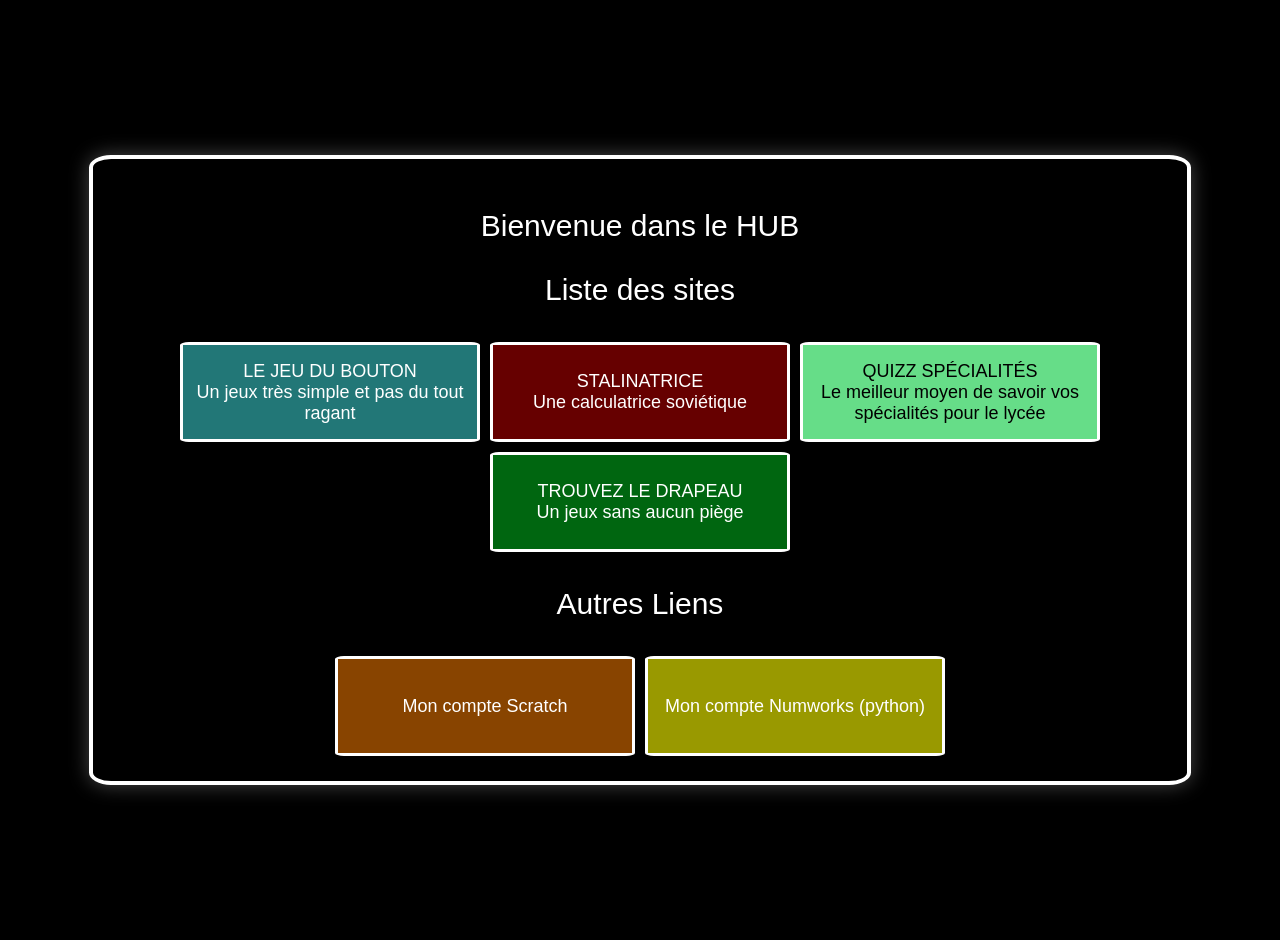
==== index.html @ 363ef4ef "Regroupement des sites" ====
<!doctype html>
<html>

<head>
    <title>Le Hub</title>
    <link rel="stylesheet" href="style.css">
</head>

<body>
    <div id="grosbloc">
        <p>Bienvenue dans le HUB</p>
        <p>Liste des sites</p>
        <div class="jeu">
            <a href="bouton.html"><button id="btn">
                    LE JEU DU BOUTON <br>
                    Un jeux très simple et pas du tout ragant
                </button></a>
            <a href="stalinatrice.html"><button id="stalin">
                    STALINATRICE <br>
                    Une calculatrice soviétique
                </button></a>
            <a href="spe.html"><button id="quizz">
                    QUIZZ SPÉCIALITÉS <br>
                    Le meilleur moyen de savoir vos spécialités pour le lycée
                </button></a>
            <a href="flag.html"><button id="gtf">
                    TROUVEZ LE DRAPEAU<br>
                    Un jeux sans aucun piège
                </button></a>
        </div>
        <p>Autres Liens</p>
        <div class="jeu">
            <a href="https://scratch.mit.edu/users/N0creeper/"><button id="scratch">
                    Mon compte Scratch
                </button></a>
            <a href="https://my.numworks.com/python/n0creeper"><button id="num">
                    Mon compte Numworks (python)
                </button></a>
        </div>
    </div>
    <script src="script.js"></script>
</body>

</html>
---- style.css ----
html {
  height: 100%;
}

body {
  min-height: 100vh;
  margin: 0;
  padding: 20px;
  display: flex;
  justify-content: center;
  align-items: center;
  background: #000000;
  font-family: "Arial", sans-serif;
  overflow: auto;
}

#grosbloc {
  background: #000000;
  color: #FFFFFF;
  padding: 20px;
  max-width: 85%;
  font-size: 30px;
  border: 4px solid #FFFFFF;
  border-radius: 2%;
  box-shadow: 0 0 20px #88888888;
  text-align: center;
}

@media (max-height: 700px), (max-width: 500px) {
  body {
    align-items: flex-start;
  }
}

.jeu {
  display: flex;
  flex-wrap: wrap;
  justify-content: center;
}

button {
  margin: 5px;
  font-size: 18px;
  background: #000000;
  color: #FFFFFF;
  border: 3px solid #FFFFFF;
  border-radius: 3%;
  min-height: 100px;
  width: 300px;
}

#btn {
  background: #227777;
}
#stalin {
  background: #660000;
}
#quizz {
  background: #66dd88;
  color: black;
}
#gtf {
  background: #006610;
}

#scratch {
  background: #884400;
}

#num {
  background: #999900;
}
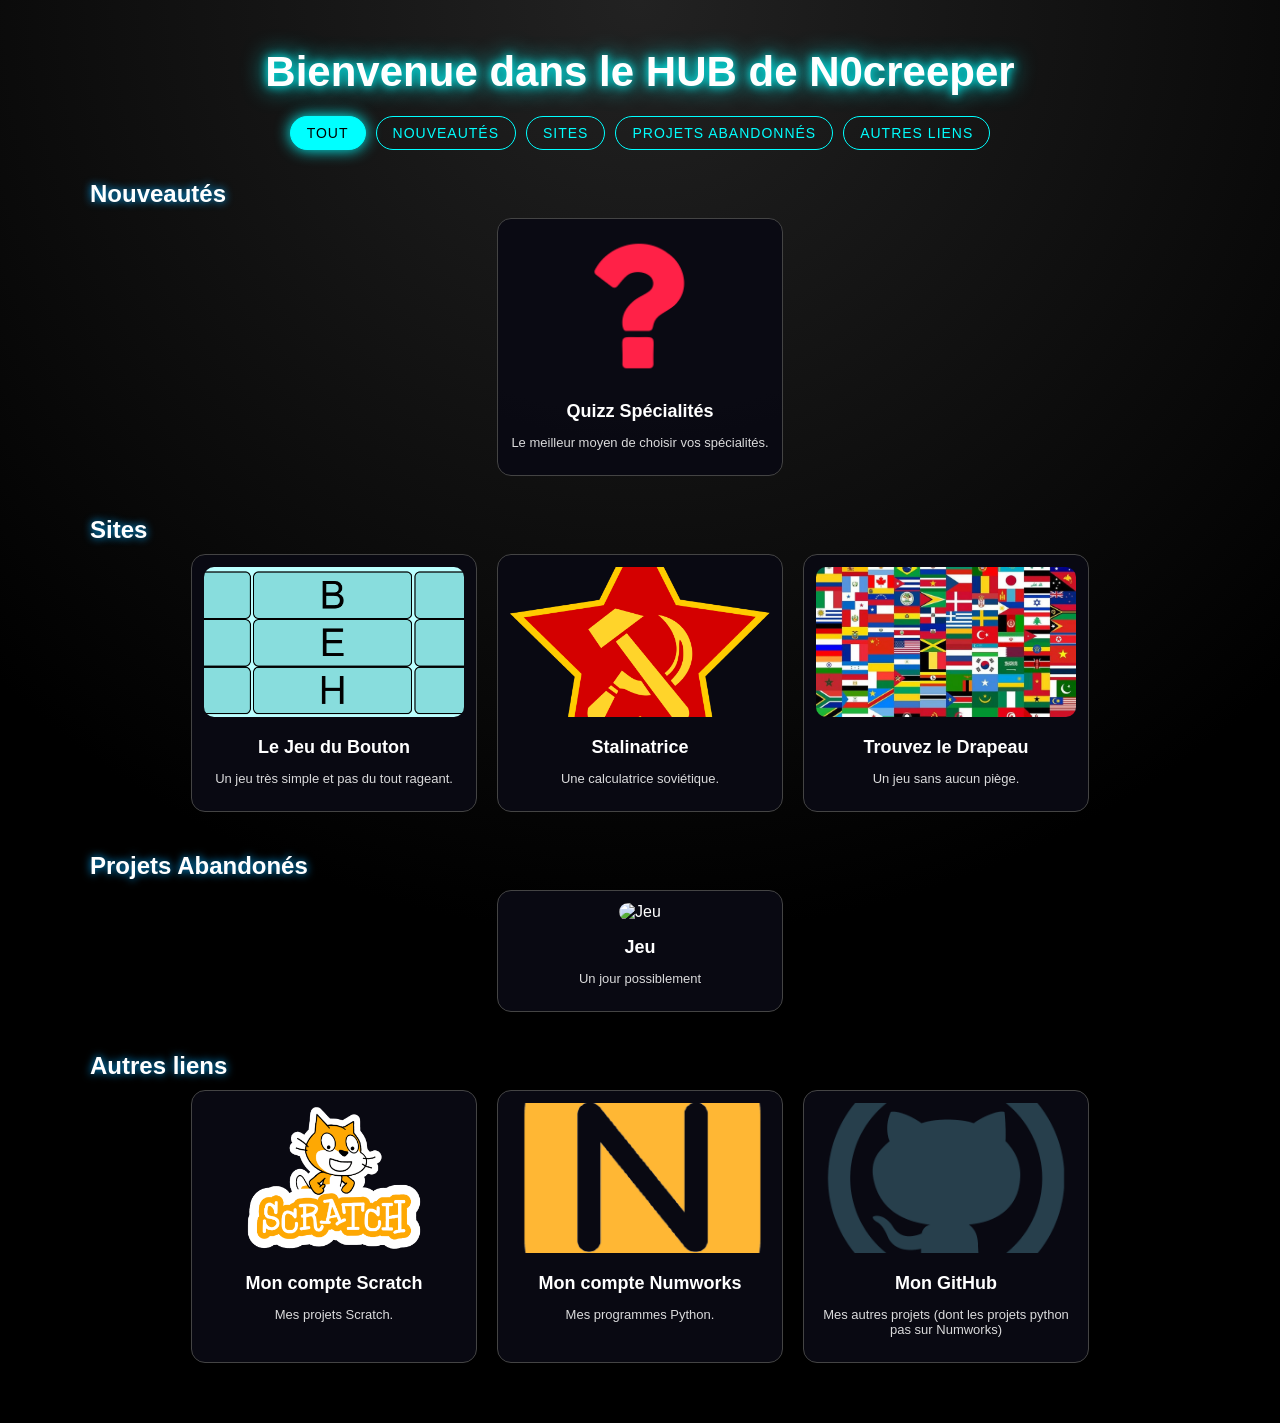
==== commit 6b9e3b4e: "Ajout de jeu + améliorations graphiques du hub" ====
--- a/index.html
+++ b/index.html
@@ -3,42 +3,83 @@
 
 <head>
     <title>Le Hub</title>
-    <link rel="stylesheet" href="style.css">
+    <link rel="stylesheet" href="index.css">
 </head>
 
 <body>
-    <div id="grosbloc">
-        <p>Bienvenue dans le HUB</p>
-        <p>Liste des sites</p>
-        <div class="jeu">
-            <a href="bouton.html"><button id="btn">
-                    LE JEU DU BOUTON <br>
-                    Un jeux très simple et pas du tout ragant
-                </button></a>
-            <a href="stalinatrice.html"><button id="stalin">
-                    STALINATRICE <br>
-                    Une calculatrice soviétique
-                </button></a>
-            <a href="spe.html"><button id="quizz">
-                    QUIZZ SPÉCIALITÉS <br>
-                    Le meilleur moyen de savoir vos spécialités pour le lycée
-                </button></a>
-            <a href="flag.html"><button id="gtf">
-                    TROUVEZ LE DRAPEAU<br>
-                    Un jeux sans aucun piège
-                </button></a>
+    <div id="container">
+        <h1>Bienvenue dans le HUB de N0creeper</h1>
+
+        <div id="filters">
+            <button class="filter-btn active" data-filter="all">Tout</button>
+            <button class="filter-btn" data-filter="nouveautes">Nouveautés</button>
+            <button class="filter-btn" data-filter="sites">Sites</button>
+            <button class="filter-btn" data-filter="abandonnés">Projets abandonnés</button>
+            <button class="filter-btn" data-filter="autres">Autres liens</button>
         </div>
-        <p>Autres Liens</p>
-        <div class="jeu">
-            <a href="https://scratch.mit.edu/users/N0creeper/"><button id="scratch">
-                    Mon compte Scratch
-                </button></a>
-            <a href="https://my.numworks.com/python/n0creeper"><button id="num">
-                    Mon compte Numworks (python)
-                </button></a>
+
+        <h2>Nouveautés</h2>
+        <div class="cards">
+            <a class="card" data-category="nouveautes" href="spe.html">
+                <img src="Images/Spe.png" alt="Quizz spécialités">
+                <h3>Quizz Spécialités</h3>
+                <p>Le meilleur moyen de choisir vos spécialités.</p>
+            </a>
+        </div>
+
+        <h2>Sites</h2>
+        <div class="cards">
+            <a class="card" data-category="sites" href="bouton.html">
+                <img src="Images/Button.png" alt="Jeu du bouton">
+                <h3>Le Jeu du Bouton</h3>
+                <p>Un jeu très simple et pas du tout rageant.</p>
+            </a>
+
+            <a class="card" data-category="sites" href="stalinatrice.html">
+                <img src="Images/Stalinatrice.png" alt="Stalinatrice">
+                <h3>Stalinatrice</h3>
+                <p>Une calculatrice soviétique.</p>
+            </a>
+
+            <a class="card" data-category="sites" href="flag.html">
+                <img src="Images/Flag.webp" alt="Trouvez le drapeau">
+                <h3>Trouvez le Drapeau</h3>
+                <p>Un jeu sans aucun piège.</p>
+            </a>
+        </div>
+
+        <h2>Projets Abandonés</h2>
+        <div class="cards">
+            <a class="card" data-category="abandonnés" href="Jeu/index.html">
+                <img src="Images/jeu.png" alt="Jeu">
+                <h3>Jeu</h3>
+                <p>Un jour possiblement</p>
+            </a>
+        </div>
+        
+        <h2>Autres liens</h2>
+        <div class="cards">
+            <a class="card" data-category="autres" href="https://scratch.mit.edu/users/N0creeper/">
+                <img src="Images/Scratch.png" alt="Scratch">
+                <h3>Mon compte Scratch</h3>
+                <p>Mes projets Scratch.</p>
+            </a>
+
+            <a class="card" data-category="autres" href="https://my.numworks.com/python/n0creeper">
+                <img src="Images/Numworks.png" alt="Numworks">
+                <h3>Mon compte Numworks</h3>
+                <p>Mes programmes Python.</p>
+            </a>
+
+            <a class="card" data-category="autres" href="https://github.com/N0creeper">
+                <img src="Images/GitHub.png" alt="GitHub">
+                <h3>Mon GitHub</h3>
+                <p>Mes autres projets (dont les projets python pas sur Numworks)</p>
+            </a>
         </div>
     </div>
-    <script src="script.js"></script>
+
+    <script src="index.js"></script>
 </body>
 
 </html>
--- a/index.css
+++ b/index.css
@@ -0,0 +1,139 @@
+body {
+    margin: 0;
+    padding: 20px;
+    background: radial-gradient(circle at top, #222 0, #000 60%);
+    color: #fff;
+    font-family: Arial, sans-serif;
+    display: flex;
+    justify-content: center;
+}
+
+#container {
+    max-width: 1100px;
+    width: 100%;
+}
+
+h1 {
+    text-align: center;
+    font-size: 42px;
+    text-shadow: 0 0 10px #0ff, 0 0 25px #0ff;
+    margin-bottom: 10px;
+}
+
+h2 {
+    text-align: left;
+    margin: 30px 0 10px;
+    font-size: 24px;
+    text-shadow: 0 0 8px #0af;
+}
+
+#filters {
+    display: flex;
+    justify-content: center;
+    flex-wrap: wrap;
+    gap: 10px;
+    margin: 20px 0 30px;
+}
+
+.filter-btn {
+    background: transparent;
+    border: 1px solid #0ff;
+    color: #0ff;
+    padding: 8px 16px;
+    border-radius: 999px;
+    cursor: pointer;
+    font-size: 14px;
+    text-transform: uppercase;
+    letter-spacing: 1px;
+    transition: background 0.2s, color 0.2s, box-shadow 0.2s, transform 0.15s;
+}
+
+.filter-btn:hover {
+    background: #0ff;
+    color: #000;
+    box-shadow: 0 0 10px #0ff;
+    transform: translateY(-1px);
+}
+
+.filter-btn.active {
+    background: #0ff;
+    color: #000;
+    box-shadow: 0 0 15px #0ff;
+}
+
+.cards {
+    display: flex;
+    flex-wrap: wrap;
+    justify-content: center;
+    gap: 20px;
+    margin-bottom: 40px;
+}
+
+.card {
+    background: rgba(10, 10, 20, 0.95);
+    border: 1px solid #444;
+    border-radius: 14px;
+    width: 260px;
+    padding: 12px;
+    text-align: center;
+    color: white;
+    text-decoration: none;
+    position: relative;
+    overflow: hidden;
+    box-shadow: 0 0 0px #0ff0;
+    transition: transform 0.2s ease-out, box-shadow 0.2s ease-out, border-color 0.2s;
+    opacity: 0;
+    transform: translateY(20px);
+    animation: cardFadeIn 0.5s forwards;
+}
+
+.cards .card:nth-child(1) { animation-delay: 0.05s; }
+.cards .card:nth-child(2) { animation-delay: 0.1s; }
+.cards .card:nth-child(3) { animation-delay: 0.15s; }
+.cards .card:nth-child(4) { animation-delay: 0.2s; }
+.cards .card:nth-child(5) { animation-delay: 0.25s; }
+
+.card:hover {
+    transform: translateY(-6px) scale(1.02);
+    box-shadow: 0 0 18px #0ff8;
+    border-color: #0ff;
+}
+
+.card img {
+    width: 100%;
+    height: 150px;
+    object-fit: cover;
+    border-radius: 10px;
+    margin-bottom: 8px;
+}
+
+.card h3 {
+    margin: 8px 0 4px;
+    font-size: 18px;
+}
+
+.card p {
+    font-size: 13px;
+    opacity: 0.85;
+}
+
+@keyframes cardFadeIn {
+    to {
+        opacity: 1;
+        transform: translateY(0);
+    }
+}
+
+@media (max-width: 600px) {
+    body {
+        padding: 10px;
+    }
+
+    h1 {
+        font-size: 32px;
+    }
+
+    .card {
+        width: 90%;
+    }
+}
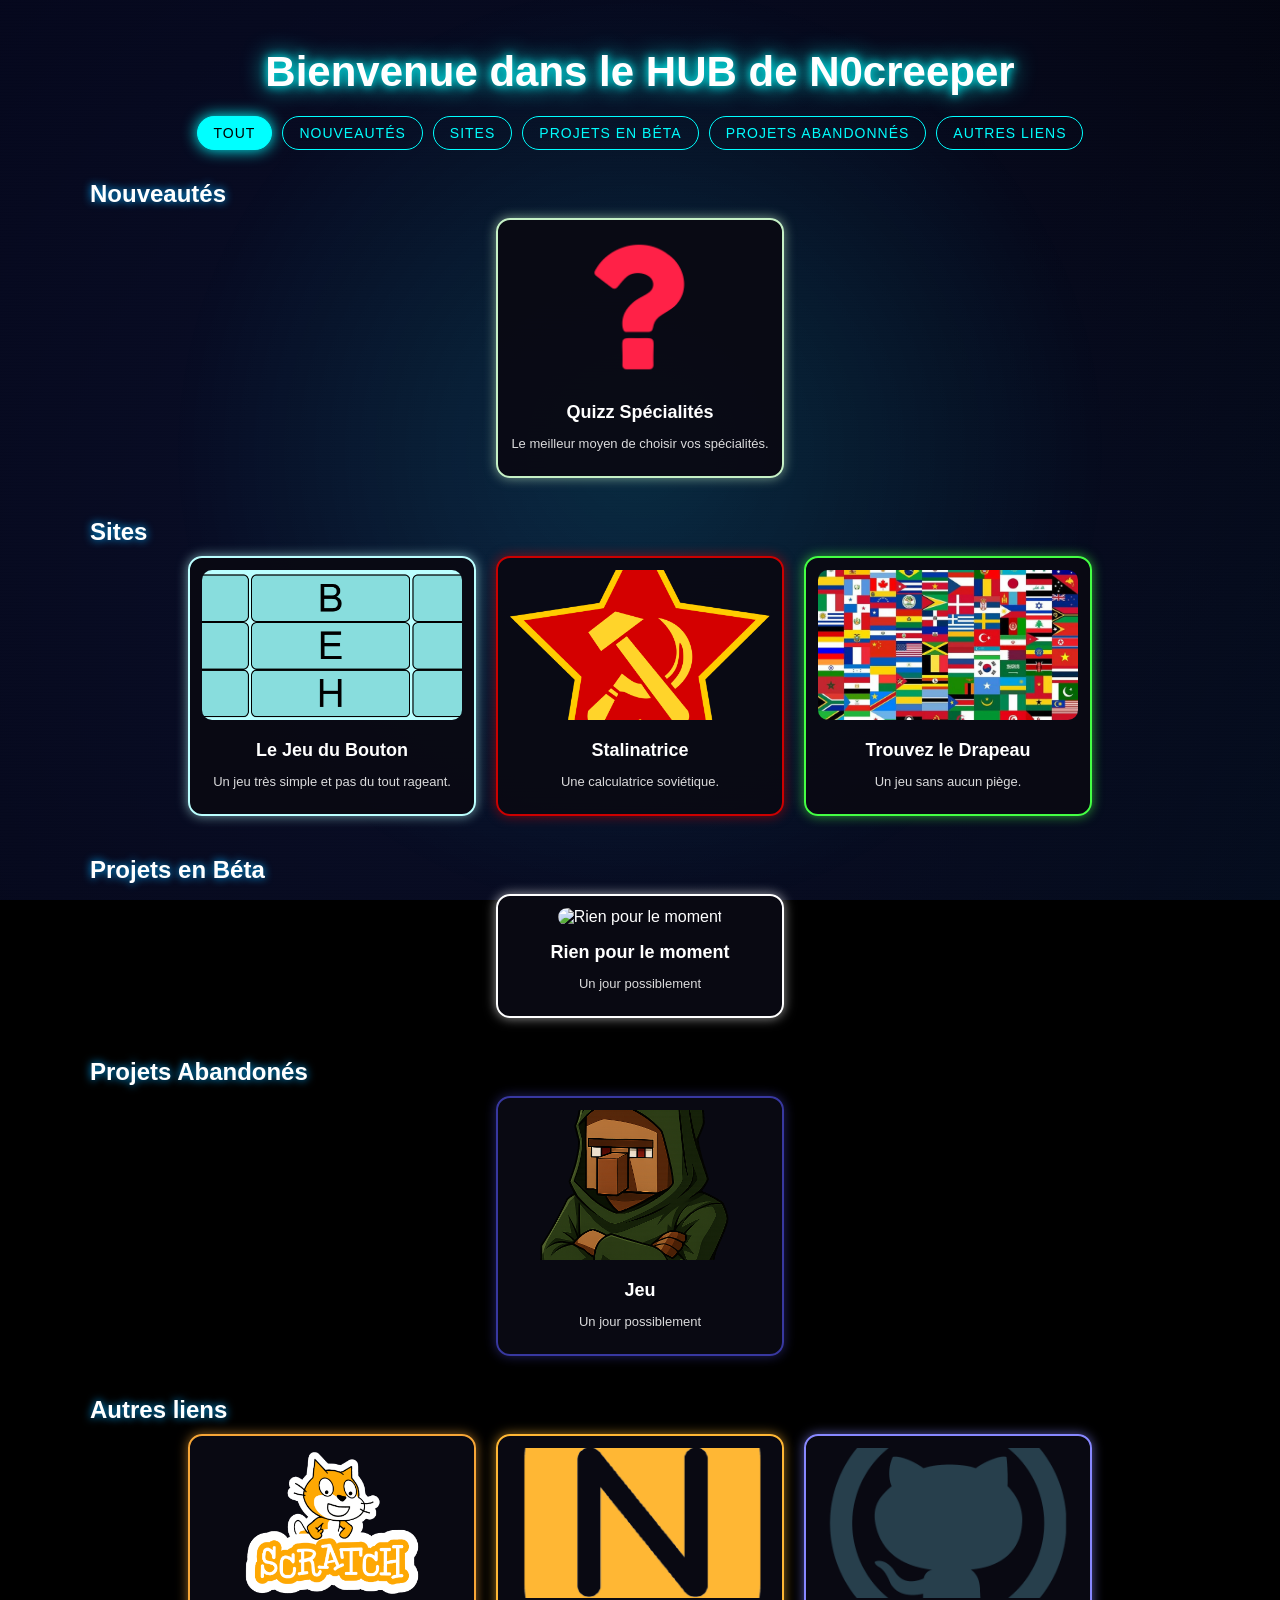
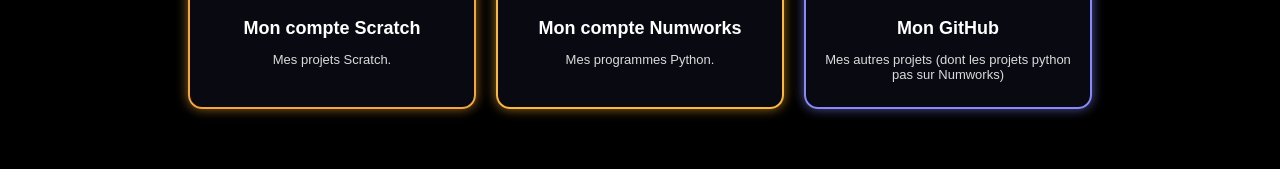
==== commit 2e4f782b: "UTF8 + ameliorations graphiques" ====
--- a/index.html
+++ b/index.html
@@ -3,6 +3,7 @@
 
 <head>
     <title>Le Hub</title>
+    <meta charset="UTF-8">
     <link rel="stylesheet" href="index.css">
 </head>
 
@@ -14,13 +15,14 @@
             <button class="filter-btn active" data-filter="all">Tout</button>
             <button class="filter-btn" data-filter="nouveautes">Nouveautés</button>
             <button class="filter-btn" data-filter="sites">Sites</button>
+            <button class="filter-btn" data-filter="beta">Projets en Béta</button>
             <button class="filter-btn" data-filter="abandonnés">Projets abandonnés</button>
             <button class="filter-btn" data-filter="autres">Autres liens</button>
         </div>
 
         <h2>Nouveautés</h2>
         <div class="cards">
-            <a class="card" data-category="nouveautes" href="spe.html">
+            <a class="card" data-category="nouveautes" href="spe.html" style="--color:#c6f1c6;">
                 <img src="Images/Spe.png" alt="Quizz spécialités">
                 <h3>Quizz Spécialités</h3>
                 <p>Le meilleur moyen de choisir vos spécialités.</p>
@@ -29,29 +31,38 @@
 
         <h2>Sites</h2>
         <div class="cards">
-            <a class="card" data-category="sites" href="bouton.html">
+            <a class="card" data-category="sites" href="bouton.html" style="--color:#bbffff;">
                 <img src="Images/Button.png" alt="Jeu du bouton">
                 <h3>Le Jeu du Bouton</h3>
                 <p>Un jeu très simple et pas du tout rageant.</p>
             </a>
 
-            <a class="card" data-category="sites" href="stalinatrice.html">
+            <a class="card" data-category="sites" href="stalinatrice.html" style="--color:#cc0000;">
                 <img src="Images/Stalinatrice.png" alt="Stalinatrice">
                 <h3>Stalinatrice</h3>
                 <p>Une calculatrice soviétique.</p>
             </a>
 
-            <a class="card" data-category="sites" href="flag.html">
+            <a class="card" data-category="sites" href="flag.html" style="--color:#44ff44;">
                 <img src="Images/Flag.webp" alt="Trouvez le drapeau">
                 <h3>Trouvez le Drapeau</h3>
                 <p>Un jeu sans aucun piège.</p>
             </a>
         </div>
 
+        <h2>Projets en Béta</h2>
+        <div class="cards">
+            <a class="card" data-category="beta" href="" style="--color:#ffffff;">
+                <img src="" alt="Rien pour le moment">
+                <h3>Rien pour le moment</h3>
+                <p>Un jour possiblement</p>
+            </a>
+        </div>
+        
         <h2>Projets Abandonés</h2>
         <div class="cards">
-            <a class="card" data-category="abandonnés" href="Jeu/index.html">
-                <img src="Images/jeu.png" alt="Jeu">
+            <a class="card" data-category="abandonnés" href="Jeu/index.html" style="--color:#3838a0;">
+                <img src="Images/Jeu.png" alt="Jeu">
                 <h3>Jeu</h3>
                 <p>Un jour possiblement</p>
             </a>
@@ -59,19 +70,19 @@
         
         <h2>Autres liens</h2>
         <div class="cards">
-            <a class="card" data-category="autres" href="https://scratch.mit.edu/users/N0creeper/">
+            <a class="card" data-category="autres" href="https://scratch.mit.edu/users/N0creeper/" style="--color:#f7a637;">
                 <img src="Images/Scratch.png" alt="Scratch">
                 <h3>Mon compte Scratch</h3>
                 <p>Mes projets Scratch.</p>
             </a>
 
-            <a class="card" data-category="autres" href="https://my.numworks.com/python/n0creeper">
+            <a class="card" data-category="autres" href="https://my.numworks.com/python/n0creeper" style="--color:#ffb734;">
                 <img src="Images/Numworks.png" alt="Numworks">
                 <h3>Mon compte Numworks</h3>
                 <p>Mes programmes Python.</p>
             </a>
 
-            <a class="card" data-category="autres" href="https://github.com/N0creeper">
+            <a class="card" data-category="autres" href="https://github.com/N0creeper" style="--color:#8888ff;">
                 <img src="Images/GitHub.png" alt="GitHub">
                 <h3>Mon GitHub</h3>
                 <p>Mes autres projets (dont les projets python pas sur Numworks)</p>
@@ -82,4 +93,4 @@
     <script src="index.js"></script>
 </body>
 
-</html>+</html>
--- a/index.css
+++ b/index.css
@@ -1,16 +1,71 @@
 body {
     margin: 0;
     padding: 20px;
-    background: radial-gradient(circle at top, #222 0, #000 60%);
+    background: #000;
     color: #fff;
     font-family: Arial, sans-serif;
     display: flex;
     justify-content: center;
+    position: relative;
+    overflow-x: hidden;
+}
+
+body::before {
+    content: "";
+    position: fixed;
+    inset: 0;
+    background:
+        radial-gradient(circle at 20% 30%, #0a0f2a 0%, transparent 60%),
+        radial-gradient(circle at 80% 70%, #001a33 0%, transparent 60%),
+        linear-gradient(120deg, #000010, #000000, #000015);
+    background-size: 200% 200%;
+    animation: bgShift 18s ease-in-out infinite;
+    z-index: -3;
+}
+
+body::after {
+    content: "";
+    position: fixed;
+    inset: 0;
+    background: radial-gradient(circle at var(--x,50%) var(--y,50%), rgba(0,255,255,0.12), transparent 60%);
+    animation: haloMove 6s infinite alternate ease-in-out;
+    z-index: -2;
+    pointer-events: none;
+}
+
+#container::before {
+    content: "";
+    position: fixed;
+    inset: 0;
+    background: repeating-linear-gradient(
+        to bottom,
+        rgba(255,255,255,0.03) 0px,
+        rgba(255,255,255,0.03) 2px,
+        rgba(0,0,0,0.05) 3px
+    );
+    mix-blend-mode: overlay;
+    opacity: 0.25;
+    z-index: -1;
+    pointer-events: none;
+}
+
+@keyframes bgShift {
+    0% { background-position: 0% 50%; }
+    50% { background-position: 100% 50%; }
+    100% { background-position: 0% 50%; }
+}
+
+@keyframes haloMove {
+    0% { --x: 20%; --y: 30%; }
+    50% { --x: 80%; --y: 60%; }
+    100% { --x: 40%; --y: 80%; }
 }
 
 #container {
     max-width: 1100px;
     width: 100%;
+    position: relative;
+    z-index: 1;
 }
 
 h1 {
@@ -18,6 +73,7 @@
     font-size: 42px;
     text-shadow: 0 0 10px #0ff, 0 0 25px #0ff;
     margin-bottom: 10px;
+    animation: flicker 3s infinite;
 }
 
 h2 {
@@ -25,6 +81,14 @@
     margin: 30px 0 10px;
     font-size: 24px;
     text-shadow: 0 0 8px #0af;
+    animation: flicker 4s infinite;
+}
+
+@keyframes flicker {
+    0%, 100% { opacity: 1; }
+    92% { opacity: 0.9; }
+    94% { opacity: 0.6; }
+    96% { opacity: 1; }
 }
 
 #filters {
@@ -70,8 +134,9 @@
 }
 
 .card {
+    --color: #0ff;
     background: rgba(10, 10, 20, 0.95);
-    border: 1px solid #444;
+    border: 2px solid var(--color);
     border-radius: 14px;
     width: 260px;
     padding: 12px;
@@ -80,8 +145,8 @@
     text-decoration: none;
     position: relative;
     overflow: hidden;
-    box-shadow: 0 0 0px #0ff0;
-    transition: transform 0.2s ease-out, box-shadow 0.2s ease-out, border-color 0.2s;
+    box-shadow: 0 0 12px color-mix(in srgb, var(--color) 60%, transparent);
+    transition: transform 0.25s ease-out, box-shadow 0.25s ease-out, border-color 0.25s ease-out, opacity 0.25s ease-out;
     opacity: 0;
     transform: translateY(20px);
     animation: cardFadeIn 0.5s forwards;
@@ -92,11 +157,14 @@
 .cards .card:nth-child(3) { animation-delay: 0.15s; }
 .cards .card:nth-child(4) { animation-delay: 0.2s; }
 .cards .card:nth-child(5) { animation-delay: 0.25s; }
+.cards .card:nth-child(6) { animation-delay: 0.3s; }
 
 .card:hover {
-    transform: translateY(-6px) scale(1.02);
-    box-shadow: 0 0 18px #0ff8;
-    border-color: #0ff;
+    transform: translateY(-6px) scale(1.03);
+    box-shadow:
+        0 0 18px color-mix(in srgb, var(--color) 80%, transparent),
+        0 0 40px color-mix(in srgb, var(--color) 50%, transparent);
+    border-color: var(--color);
 }
 
 .card img {
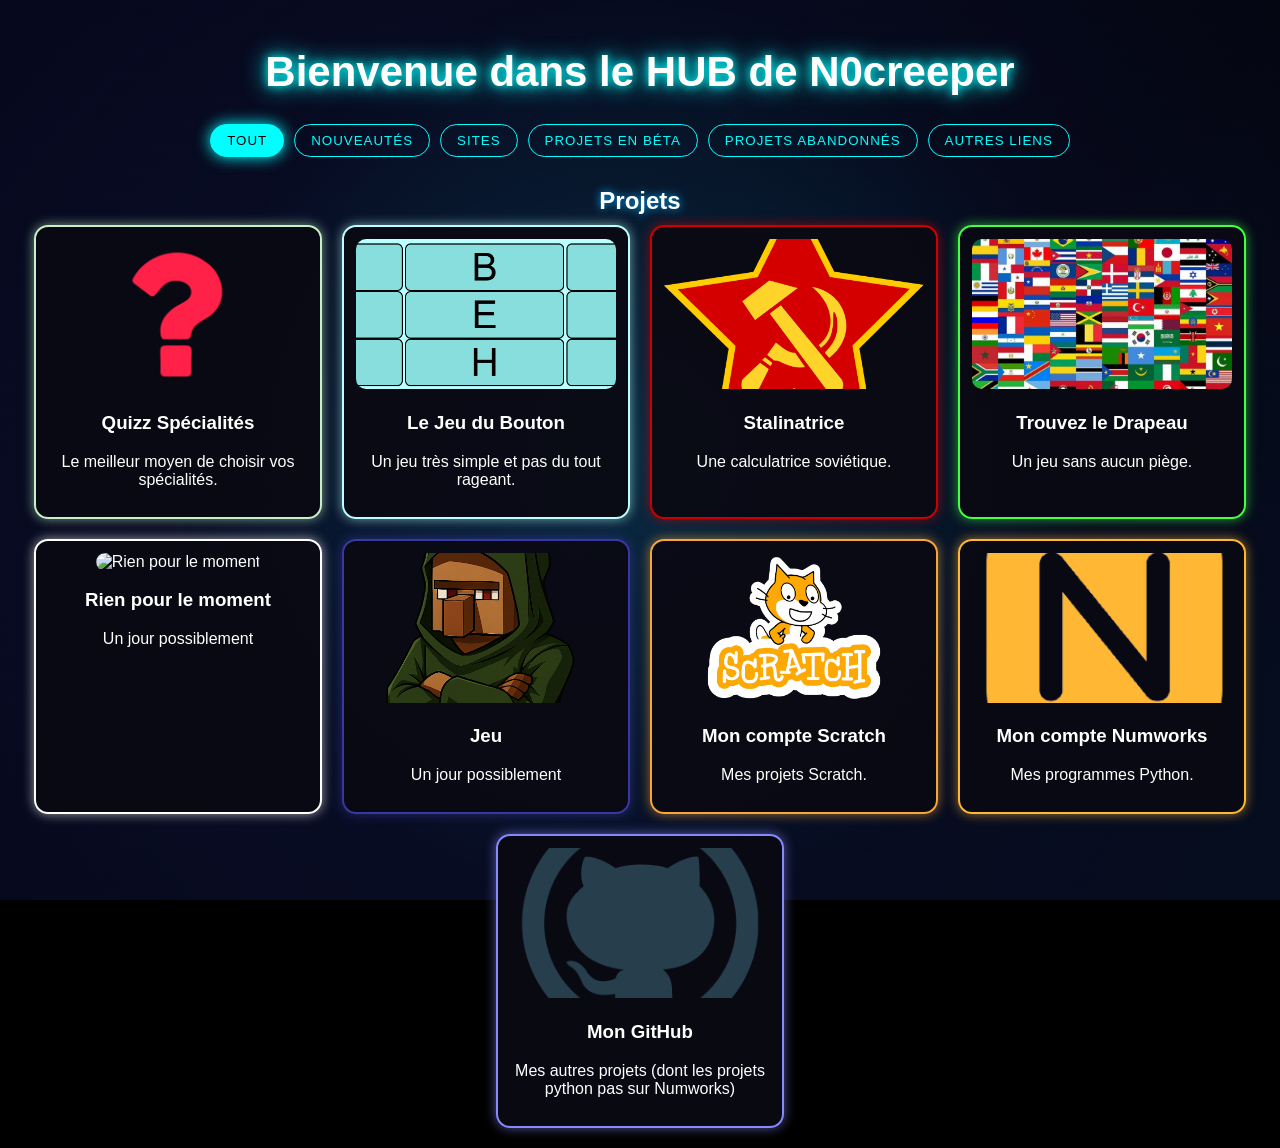
==== commit f0696c5c: "graphisme pt1" ====
--- a/index.html
+++ b/index.html
@@ -20,77 +20,11 @@
             <button class="filter-btn" data-filter="autres">Autres liens</button>
         </div>
 
-        <h2>Nouveautés</h2>
-        <div class="cards">
-            <a class="card" data-category="nouveautes" href="spe.html" style="--color:#c6f1c6;">
-                <img src="Images/Spe.png" alt="Quizz spécialités">
-                <h3>Quizz Spécialités</h3>
-                <p>Le meilleur moyen de choisir vos spécialités.</p>
-            </a>
-        </div>
-
-        <h2>Sites</h2>
-        <div class="cards">
-            <a class="card" data-category="sites" href="bouton.html" style="--color:#bbffff;">
-                <img src="Images/Button.png" alt="Jeu du bouton">
-                <h3>Le Jeu du Bouton</h3>
-                <p>Un jeu très simple et pas du tout rageant.</p>
-            </a>
-
-            <a class="card" data-category="sites" href="stalinatrice.html" style="--color:#cc0000;">
-                <img src="Images/Stalinatrice.png" alt="Stalinatrice">
-                <h3>Stalinatrice</h3>
-                <p>Une calculatrice soviétique.</p>
-            </a>
-
-            <a class="card" data-category="sites" href="flag.html" style="--color:#44ff44;">
-                <img src="Images/Flag.webp" alt="Trouvez le drapeau">
-                <h3>Trouvez le Drapeau</h3>
-                <p>Un jeu sans aucun piège.</p>
-            </a>
-        </div>
-
-        <h2>Projets en Béta</h2>
-        <div class="cards">
-            <a class="card" data-category="beta" href="" style="--color:#ffffff;">
-                <img src="" alt="Rien pour le moment">
-                <h3>Rien pour le moment</h3>
-                <p>Un jour possiblement</p>
-            </a>
-        </div>
-        
-        <h2>Projets Abandonés</h2>
-        <div class="cards">
-            <a class="card" data-category="abandonnés" href="Jeu/index.html" style="--color:#3838a0;">
-                <img src="Images/Jeu.png" alt="Jeu">
-                <h3>Jeu</h3>
-                <p>Un jour possiblement</p>
-            </a>
-        </div>
-        
-        <h2>Autres liens</h2>
-        <div class="cards">
-            <a class="card" data-category="autres" href="https://scratch.mit.edu/users/N0creeper/" style="--color:#f7a637;">
-                <img src="Images/Scratch.png" alt="Scratch">
-                <h3>Mon compte Scratch</h3>
-                <p>Mes projets Scratch.</p>
-            </a>
-
-            <a class="card" data-category="autres" href="https://my.numworks.com/python/n0creeper" style="--color:#ffb734;">
-                <img src="Images/Numworks.png" alt="Numworks">
-                <h3>Mon compte Numworks</h3>
-                <p>Mes programmes Python.</p>
-            </a>
-
-            <a class="card" data-category="autres" href="https://github.com/N0creeper" style="--color:#8888ff;">
-                <img src="Images/GitHub.png" alt="GitHub">
-                <h3>Mon GitHub</h3>
-                <p>Mes autres projets (dont les projets python pas sur Numworks)</p>
-            </a>
-        </div>
+        <h2>Projets</h2>
+        <div id="cards-container" class="cards"></div>
     </div>
 
     <script src="index.js"></script>
 </body>
 
-</html>
+</html>
--- a/index.css
+++ b/index.css
@@ -1,19 +1,30 @@
+:root {
+    --glow: #0ff;
+    --font: Arial, sans-serif;
+}
+
 body {
     margin: 0;
     padding: 20px;
     background: #000;
     color: #fff;
-    font-family: Arial, sans-serif;
+    font-family: var(--font);
     display: flex;
     justify-content: center;
+    overflow-x: hidden;
     position: relative;
-    overflow-x: hidden;
+}
+
+body::before,
+body::after,
+#container::before {
+    content: "";
+    position: fixed;
+    inset: 0;
+    pointer-events: none;
 }
 
 body::before {
-    content: "";
-    position: fixed;
-    inset: 0;
     background:
         radial-gradient(circle at 20% 30%, #0a0f2a 0%, transparent 60%),
         radial-gradient(circle at 80% 70%, #001a33 0%, transparent 60%),
@@ -24,71 +35,85 @@
 }
 
 body::after {
-    content: "";
-    position: fixed;
-    inset: 0;
-    background: radial-gradient(circle at var(--x,50%) var(--y,50%), rgba(0,255,255,0.12), transparent 60%);
+    background: radial-gradient(circle at var(--x, 50%) var(--y, 50%), rgba(0, 255, 255, 0.12), transparent 60%);
     animation: haloMove 6s infinite alternate ease-in-out;
     z-index: -2;
-    pointer-events: none;
 }
 
 #container::before {
-    content: "";
-    position: fixed;
-    inset: 0;
-    background: repeating-linear-gradient(
-        to bottom,
-        rgba(255,255,255,0.03) 0px,
-        rgba(255,255,255,0.03) 2px,
-        rgba(0,0,0,0.05) 3px
-    );
+    background: repeating-linear-gradient(to bottom,
+            rgba(255, 255, 255, 0.03) 0px,
+            rgba(255, 255, 255, 0.03) 2px,
+            rgba(0, 0, 0, 0.05) 3px);
     mix-blend-mode: overlay;
     opacity: 0.25;
     z-index: -1;
-    pointer-events: none;
 }
 
 @keyframes bgShift {
-    0% { background-position: 0% 50%; }
-    50% { background-position: 100% 50%; }
-    100% { background-position: 0% 50%; }
+
+    0%,
+    100% {
+        background-position: 0% 50%;
+    }
+
+    50% {
+        background-position: 100% 50%;
+    }
 }
 
 @keyframes haloMove {
-    0% { --x: 20%; --y: 30%; }
-    50% { --x: 80%; --y: 60%; }
-    100% { --x: 40%; --y: 80%; }
+    0% {
+        --x: 20%;
+        --y: 30%;
+    }
+
+    50% {
+        --x: 80%;
+        --y: 60%;
+    }
+
+    100% {
+        --x: 40%;
+        --y: 80%;
+    }
 }
 
-#container {
-    max-width: 1100px;
-    width: 100%;
-    position: relative;
-    z-index: 1;
+@keyframes flicker {
+
+    0%,
+    100% {
+        opacity: 1;
+    }
+
+    92% {
+        opacity: 0.9;
+    }
+
+    94% {
+        opacity: 0.6;
+    }
+
+    96% {
+        opacity: 1;
+    }
+}
+
+h1,
+h2 {
+    text-align: center;
+    animation: flicker 3s infinite;
 }
 
 h1 {
-    text-align: center;
     font-size: 42px;
-    text-shadow: 0 0 10px #0ff, 0 0 25px #0ff;
-    margin-bottom: 10px;
-    animation: flicker 3s infinite;
+    text-shadow: 0 0 10px var(--glow), 0 0 25px var(--glow);
 }
 
 h2 {
-    text-align: left;
+    font-size: 24px;
     margin: 30px 0 10px;
-    font-size: 24px;
     text-shadow: 0 0 8px #0af;
-    animation: flicker 4s infinite;
-}
-
-@keyframes flicker {
-    0%, 100% { opacity: 1; }
-    92% { opacity: 0.9; }
-    94% { opacity: 0.6; }
-    96% { opacity: 1; }
 }
 
 #filters {
@@ -101,28 +126,21 @@
 
 .filter-btn {
     background: transparent;
-    border: 1px solid #0ff;
-    color: #0ff;
+    border: 1px solid var(--glow);
+    color: var(--glow);
     padding: 8px 16px;
     border-radius: 999px;
     cursor: pointer;
-    font-size: 14px;
     text-transform: uppercase;
     letter-spacing: 1px;
-    transition: background 0.2s, color 0.2s, box-shadow 0.2s, transform 0.15s;
+    transition: 0.2s;
 }
 
-.filter-btn:hover {
-    background: #0ff;
+.filter-btn:hover,
+.filter-btn.active {
+    background: var(--glow);
     color: #000;
-    box-shadow: 0 0 10px #0ff;
-    transform: translateY(-1px);
-}
-
-.filter-btn.active {
-    background: #0ff;
-    color: #000;
-    box-shadow: 0 0 15px #0ff;
+    box-shadow: 0 0 15px var(--glow);
 }
 
 .cards {
@@ -130,41 +148,28 @@
     flex-wrap: wrap;
     justify-content: center;
     gap: 20px;
-    margin-bottom: 40px;
 }
 
 .card {
-    --color: #0ff;
+    width: 260px;
+    padding: 12px;
     background: rgba(10, 10, 20, 0.95);
     border: 2px solid var(--color);
     border-radius: 14px;
-    width: 260px;
-    padding: 12px;
     text-align: center;
+    text-decoration: none;
     color: white;
-    text-decoration: none;
-    position: relative;
-    overflow: hidden;
     box-shadow: 0 0 12px color-mix(in srgb, var(--color) 60%, transparent);
-    transition: transform 0.25s ease-out, box-shadow 0.25s ease-out, border-color 0.25s ease-out, opacity 0.25s ease-out;
+    transition: 0.25s;
     opacity: 0;
     transform: translateY(20px);
-    animation: cardFadeIn 0.5s forwards;
 }
-
-.cards .card:nth-child(1) { animation-delay: 0.05s; }
-.cards .card:nth-child(2) { animation-delay: 0.1s; }
-.cards .card:nth-child(3) { animation-delay: 0.15s; }
-.cards .card:nth-child(4) { animation-delay: 0.2s; }
-.cards .card:nth-child(5) { animation-delay: 0.25s; }
-.cards .card:nth-child(6) { animation-delay: 0.3s; }
 
 .card:hover {
     transform: translateY(-6px) scale(1.03);
     box-shadow:
         0 0 18px color-mix(in srgb, var(--color) 80%, transparent),
         0 0 40px color-mix(in srgb, var(--color) 50%, transparent);
-    border-color: var(--color);
 }
 
 .card img {
@@ -172,24 +177,6 @@
     height: 150px;
     object-fit: cover;
     border-radius: 10px;
-    margin-bottom: 8px;
-}
-
-.card h3 {
-    margin: 8px 0 4px;
-    font-size: 18px;
-}
-
-.card p {
-    font-size: 13px;
-    opacity: 0.85;
-}
-
-@keyframes cardFadeIn {
-    to {
-        opacity: 1;
-        transform: translateY(0);
-    }
 }
 
 @media (max-width: 600px) {
@@ -204,4 +191,4 @@
     .card {
         width: 90%;
     }
-}
+}
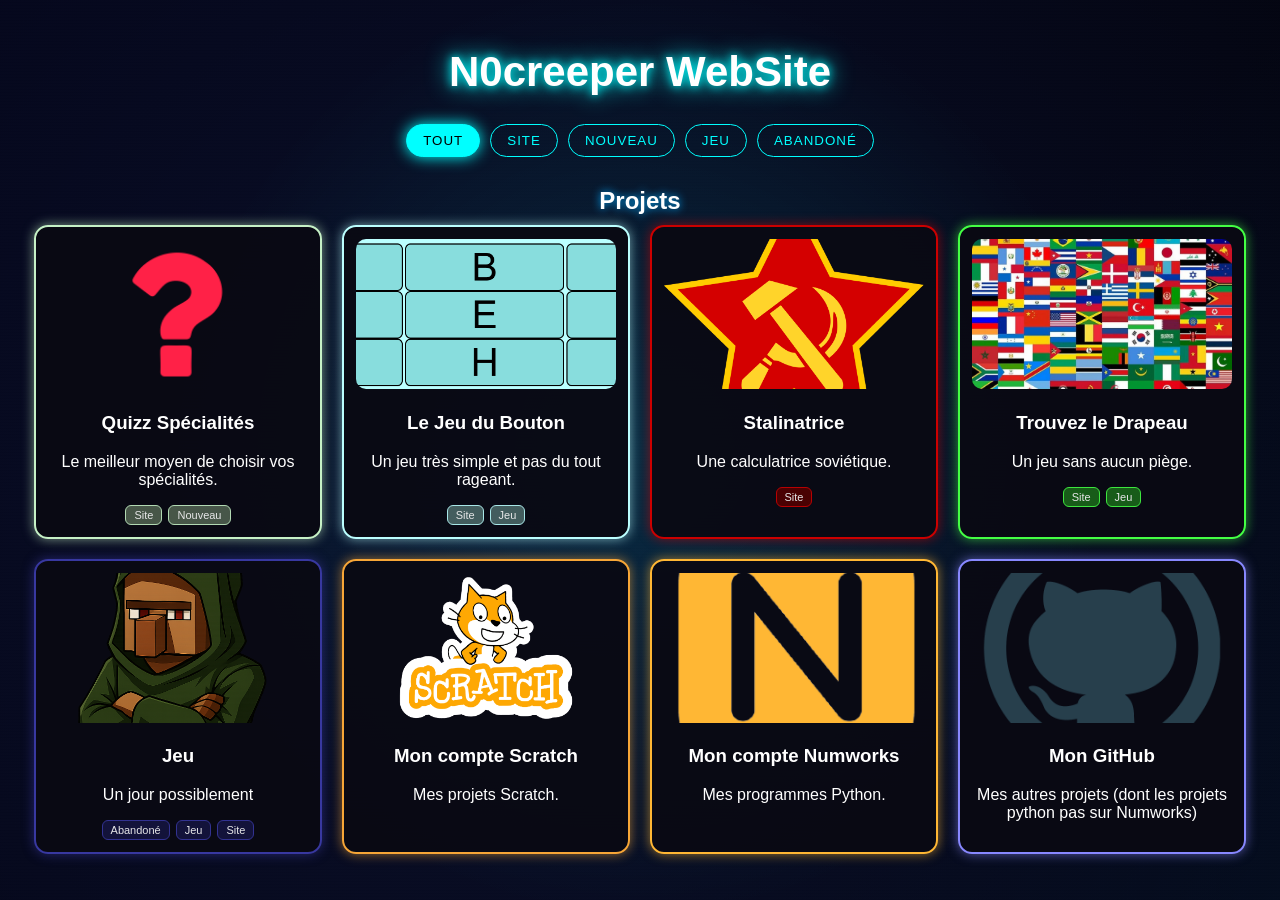
==== commit d28e71cf: "Hub Terminé" ====
--- a/index.html
+++ b/index.html
@@ -9,16 +9,9 @@
 
 <body>
     <div id="container">
-        <h1>Bienvenue dans le HUB de N0creeper</h1>
+        <h1>N0creeper WebSite</h1>
 
-        <div id="filters">
-            <button class="filter-btn active" data-filter="all">Tout</button>
-            <button class="filter-btn" data-filter="nouveautes">Nouveautés</button>
-            <button class="filter-btn" data-filter="sites">Sites</button>
-            <button class="filter-btn" data-filter="beta">Projets en Béta</button>
-            <button class="filter-btn" data-filter="abandonnés">Projets abandonnés</button>
-            <button class="filter-btn" data-filter="autres">Autres liens</button>
-        </div>
+        <div id="filters"></div>
 
         <h2>Projets</h2>
         <div id="cards-container" class="cards"></div>
@@ -27,4 +20,4 @@
     <script src="index.js"></script>
 </body>
 
-</html>+</html>
--- a/index.css
+++ b/index.css
@@ -38,6 +38,23 @@
     background: radial-gradient(circle at var(--x, 50%) var(--y, 50%), rgba(0, 255, 255, 0.12), transparent 60%);
     animation: haloMove 6s infinite alternate ease-in-out;
     z-index: -2;
+}
+
+.tag-list {
+    margin-top: 10px;
+    display: flex;
+    gap: 6px;
+    flex-wrap: wrap;
+    justify-content: center;
+}
+
+.tag {
+    background: color-mix(in srgb, var(--color) 40%, black);
+    border: 1px solid var(--color);
+    padding: 3px 8px;
+    border-radius: 6px;
+    font-size: 11px;
+    opacity: 0.9;
 }
 
 #container::before {
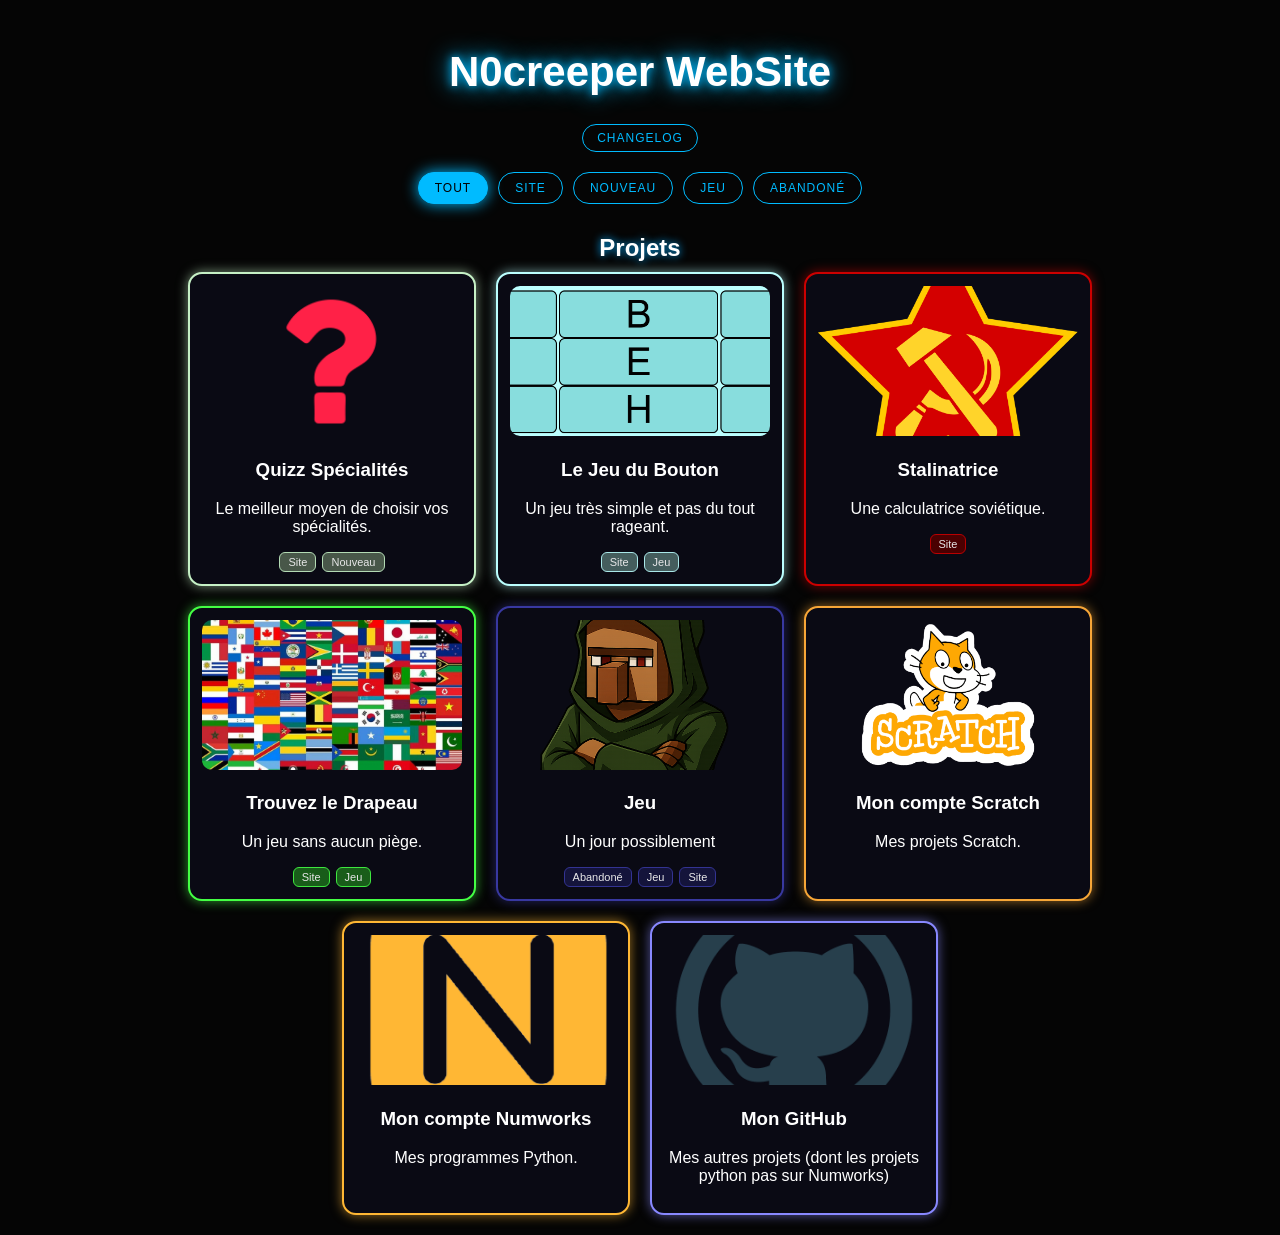
==== commit fed4be8d: "Changements sur le hub + v1.0.2" ====
--- a/index.html
+++ b/index.html
@@ -11,12 +11,22 @@
     <div id="container">
         <h1>N0creeper WebSite</h1>
 
+        <button id="changelog-btn" class="changelog-btn">Changelog</button>
+
         <div id="filters"></div>
 
         <h2>Projets</h2>
         <div id="cards-container" class="cards"></div>
     </div>
 
+    <div id="changelog-modal" class="modal">
+        <div class="modal-content">
+            <h2>Changelog</h2>
+            <div id="changelog-list"></div>
+            <button id="close-changelog" class="filter-btn">Fermer</button>
+        </div>
+    </div>
+
     <script src="index.js"></script>
 </body>
 
--- a/index.css
+++ b/index.css
@@ -1,43 +1,22 @@
 :root {
-    --glow: #0ff;
+    --glow: #00bbff;
     --font: Arial, sans-serif;
 }
 
 body {
     margin: 0;
     padding: 20px;
-    background: #000;
+    background: #050505;
     color: #fff;
     font-family: var(--font);
     display: flex;
     justify-content: center;
     overflow-x: hidden;
-    position: relative;
-}
-
-body::before,
-body::after,
-#container::before {
-    content: "";
-    position: fixed;
-    inset: 0;
-    pointer-events: none;
-}
-
-body::before {
-    background:
-        radial-gradient(circle at 20% 30%, #0a0f2a 0%, transparent 60%),
-        radial-gradient(circle at 80% 70%, #001a33 0%, transparent 60%),
-        linear-gradient(120deg, #000010, #000000, #000015);
-    background-size: 200% 200%;
-    animation: bgShift 18s ease-in-out infinite;
-    z-index: -3;
-}
-
-body::after {
-    background: radial-gradient(circle at var(--x, 50%) var(--y, 50%), rgba(0, 255, 255, 0.12), transparent 60%);
-    animation: haloMove 6s infinite alternate ease-in-out;
-    z-index: -2;
+}
+
+#container {
+    max-width: 1000px;
+    width: 100%;
 }
 
 .tag-list {
@@ -57,67 +36,14 @@
     opacity: 0.9;
 }
 
-#container::before {
-    background: repeating-linear-gradient(to bottom,
-            rgba(255, 255, 255, 0.03) 0px,
-            rgba(255, 255, 255, 0.03) 2px,
-            rgba(0, 0, 0, 0.05) 3px);
-    mix-blend-mode: overlay;
-    opacity: 0.25;
-    z-index: -1;
-}
-
-@keyframes bgShift {
-
-    0%,
-    100% {
-        background-position: 0% 50%;
-    }
-
-    50% {
-        background-position: 100% 50%;
-    }
-}
-
-@keyframes haloMove {
-    0% {
-        --x: 20%;
-        --y: 30%;
-    }
-
-    50% {
-        --x: 80%;
-        --y: 60%;
-    }
-
-    100% {
-        --x: 40%;
-        --y: 80%;
-    }
-}
-
 @keyframes flicker {
-
-    0%,
-    100% {
-        opacity: 1;
-    }
-
-    92% {
-        opacity: 0.9;
-    }
-
-    94% {
-        opacity: 0.6;
-    }
-
-    96% {
-        opacity: 1;
-    }
-}
-
-h1,
-h2 {
+    0%, 100% { opacity: 1; }
+    92% { opacity: 0.9; }
+    94% { opacity: 0.6; }
+    96% { opacity: 1; }
+}
+
+h1, h2 {
     text-align: center;
     animation: flicker 3s infinite;
 }
@@ -131,6 +57,27 @@
     font-size: 24px;
     margin: 30px 0 10px;
     text-shadow: 0 0 8px #0af;
+}
+
+.changelog-btn {
+    display: block;
+    margin: 10px auto 0;
+    background: transparent;
+    border: 1px solid var(--glow);
+    color: var(--glow);
+    padding: 6px 14px;
+    border-radius: 999px;
+    cursor: pointer;
+    text-transform: uppercase;
+    letter-spacing: 1px;
+    font-size: 12px;
+    transition: 0.2s;
+}
+
+.changelog-btn:hover {
+    background: var(--glow);
+    color: #000;
+    box-shadow: 0 0 15px var(--glow);
 }
 
 #filters {
@@ -151,6 +98,7 @@
     text-transform: uppercase;
     letter-spacing: 1px;
     transition: 0.2s;
+    font-size: 12px;
 }
 
 .filter-btn:hover,
@@ -170,7 +118,7 @@
 .card {
     width: 260px;
     padding: 12px;
-    background: rgba(10, 10, 20, 0.95);
+    background: #0a0a14;
     border: 2px solid var(--color);
     border-radius: 14px;
     text-align: center;
@@ -197,15 +145,87 @@
 }
 
 @media (max-width: 600px) {
-    body {
-        padding: 10px;
-    }
-
-    h1 {
-        font-size: 32px;
-    }
-
-    .card {
-        width: 90%;
-    }
-}+    body { padding: 10px; }
+    h1 { font-size: 32px; }
+    .card { width: 90%; }
+}
+
+.modal {
+    position: fixed;
+    inset: 0;
+    background: rgba(0,0,0,0.7);
+    display: none;
+    justify-content: center;
+    align-items: center;
+    z-index: 10;
+}
+
+.modal-content {
+    background: #050510;
+    border: 2px solid var(--glow);
+    padding: 20px;
+    width: 90%;
+    max-width: 520px;
+    border-radius: 12px;
+    box-shadow: 0 0 20px var(--glow);
+    animation: pop 0.25s ease;
+}
+
+.modal-content h2 {
+    margin-top: 0;
+    text-align: center;
+}
+
+@keyframes pop {
+    from { transform: scale(0.9); opacity: 0; }
+    to { transform: scale(1); opacity: 1; }
+}
+
+#changelog-list {
+    margin-top: 15px;
+    max-height: 300px;
+    overflow-y: auto;
+    padding-right: 10px;
+}
+
+#changelog-list::-webkit-scrollbar {
+    width: 6px;
+}
+
+#changelog-list::-webkit-scrollbar-thumb {
+    background: var(--glow);
+    border-radius: 10px;
+}
+
+#changelog-list::-webkit-scrollbar-track {
+    background: rgba(255,255,255,0.05);
+}
+
+.log-entry {
+    background: rgba(255,255,255,0.05);
+    border-left: 3px solid var(--glow);
+    padding: 10px;
+    margin-bottom: 12px;
+    border-radius: 6px;
+}
+
+.log-header {
+    display: flex;
+    justify-content: space-between;
+    margin-bottom: 6px;
+}
+
+.log-version {
+    font-weight: bold;
+    color: var(--glow);
+}
+
+.log-date {
+    opacity: 0.7;
+    font-size: 12px;
+}
+
+.log-text {
+    margin: 0;
+    font-size: 14px;
+}
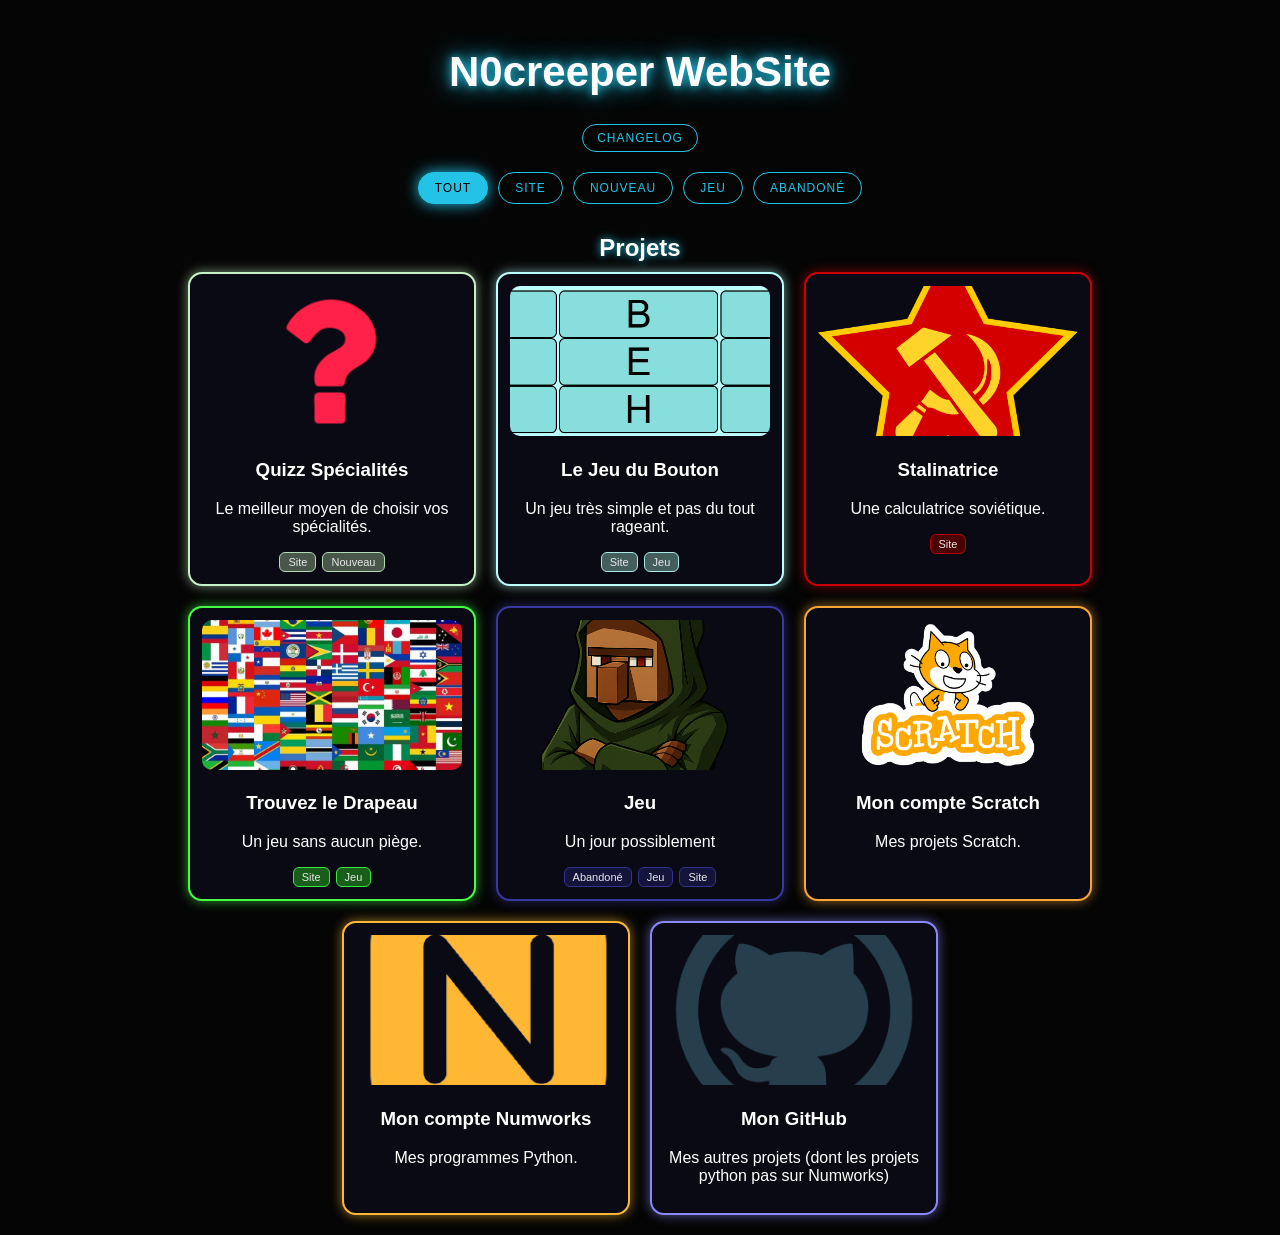
==== commit 4e0f7b9c: "v1.0.3 : Ajout de l'icone du site et refonte de l'arborescence" ====
--- a/index.html
+++ b/index.html
@@ -4,13 +4,12 @@
 <head>
     <title>Le Hub</title>
     <meta charset="UTF-8">
-    <link rel="stylesheet" href="index.css">
+    <link rel="stylesheet" href="styles.css">
 </head>
 
 <body>
     <div id="container">
         <h1>N0creeper WebSite</h1>
-
         <button id="changelog-btn" class="changelog-btn">Changelog</button>
 
         <div id="filters"></div>
@@ -27,7 +26,7 @@
         </div>
     </div>
 
-    <script src="index.js"></script>
+    <script src="script.js"></script>
 </body>
 
 </html>
--- a/styles.css
+++ b/styles.css
@@ -0,0 +1,224 @@
+:root {
+    --glow: #22c3e6;
+    --font: Arial, sans-serif;
+}
+
+body {
+    margin: 0;
+    padding: 20px;
+    background: #050505;
+    color: #fff;
+    font-family: var(--font);
+    display: flex;
+    justify-content: center;
+    overflow-x: hidden;
+}
+
+#container {
+    max-width: 1000px;
+    width: 100%;
+}
+
+.tag-list {
+    margin-top: 10px;
+    display: flex;
+    gap: 6px;
+    flex-wrap: wrap;
+    justify-content: center;
+}
+
+.tag {
+    background: color-mix(in srgb, var(--color) 40%, black);
+    border: 1px solid var(--color);
+    padding: 3px 8px;
+    border-radius: 6px;
+    font-size: 11px;
+    opacity: 0.9;
+}
+
+h1, h2 {
+    text-align: center;
+}
+
+h1 {
+    font-size: 42px;
+    color: #fff;
+    text-shadow: 0 0 10px var(--glow), 0 0 25px var(--glow);
+}
+
+h2 {
+    font-size: 24px;
+    margin: 30px 0 10px;
+    text-shadow: 0 0 8px #22c3e6;
+}
+
+.changelog-btn {
+    display: block;
+    margin: 10px auto 0;
+    background: transparent;
+    border: 1px solid var(--glow);
+    color: var(--glow);
+    padding: 6px 14px;
+    border-radius: 999px;
+    cursor: pointer;
+    text-transform: uppercase;
+    letter-spacing: 1px;
+    font-size: 12px;
+    transition: 0.2s;
+}
+
+.changelog-btn:hover {
+    background: var(--glow);
+    color: #000;
+    box-shadow: 0 0 15px var(--glow);
+}
+
+#filters {
+    display: flex;
+    justify-content: center;
+    flex-wrap: wrap;
+    gap: 10px;
+    margin: 20px 0 30px;
+}
+
+.filter-btn {
+    background: transparent;
+    border: 1px solid var(--glow);
+    color: var(--glow);
+    padding: 8px 16px;
+    border-radius: 999px;
+    cursor: pointer;
+    text-transform: uppercase;
+    letter-spacing: 1px;
+    transition: 0.2s;
+    font-size: 12px;
+}
+
+.filter-btn:hover,
+.filter-btn.active {
+    background: var(--glow);
+    color: #000;
+    box-shadow: 0 0 15px var(--glow);
+}
+
+.cards {
+    display: flex;
+    flex-wrap: wrap;
+    justify-content: center;
+    gap: 20px;
+}
+
+.card {
+    width: 260px;
+    padding: 12px;
+    background: #0a0a14;
+    border: 2px solid var(--color);
+    border-radius: 14px;
+    text-align: center;
+    text-decoration: none;
+    color: white;
+    box-shadow: 0 0 12px color-mix(in srgb, var(--color) 60%, transparent);
+    transition: 0.25s;
+    opacity: 0;
+    transform: translateY(20px);
+}
+
+.card:hover {
+    transform: translateY(-6px) scale(1.03);
+    box-shadow:
+        0 0 18px color-mix(in srgb, var(--color) 80%, transparent),
+        0 0 40px color-mix(in srgb, var(--color) 50%, transparent);
+}
+
+.card img {
+    width: 100%;
+    height: 150px;
+    object-fit: cover;
+    border-radius: 10px;
+}
+
+@media (max-width: 600px) {
+    body { padding: 10px; }
+    h1 { font-size: 32px; }
+    .card { width: 90%; }
+}
+
+.modal {
+    position: fixed;
+    inset: 0;
+    background: rgba(0,0,0,0.7);
+    display: none;
+    justify-content: center;
+    align-items: center;
+    z-index: 10;
+}
+
+.modal-content {
+    background: #050510;
+    border: 2px solid var(--glow);
+    padding: 20px;
+    width: 90%;
+    max-width: 520px;
+    border-radius: 12px;
+    box-shadow: 0 0 20px var(--glow);
+    animation: pop 0.25s ease;
+}
+
+.modal-content h2 {
+    margin-top: 0;
+    text-align: center;
+}
+
+@keyframes pop {
+    from { transform: scale(0.9); opacity: 0; }
+    to { transform: scale(1); opacity: 1; }
+}
+
+#changelog-list {
+    margin-top: 15px;
+    max-height: 300px;
+    overflow-y: auto;
+    padding-right: 10px;
+}
+
+#changelog-list::-webkit-scrollbar {
+    width: 6px;
+}
+
+#changelog-list::-webkit-scrollbar-thumb {
+    background: var(--glow);
+    border-radius: 10px;
+}
+
+#changelog-list::-webkit-scrollbar-track {
+    background: rgba(255,255,255,0.05);
+}
+
+.log-entry {
+    background: rgba(255,255,255,0.05);
+    border-left: 3px solid var(--glow);
+    padding: 10px;
+    margin-bottom: 12px;
+    border-radius: 6px;
+}
+
+.log-header {
+    display: flex;
+    justify-content: space-between;
+    margin-bottom: 6px;
+}
+
+.log-version {
+    font-weight: bold;
+    color: var(--glow);
+}
+
+.log-date {
+    opacity: 0.7;
+    font-size: 12px;
+}
+
+.log-text {
+    margin: 0;
+    font-size: 14px;
+}
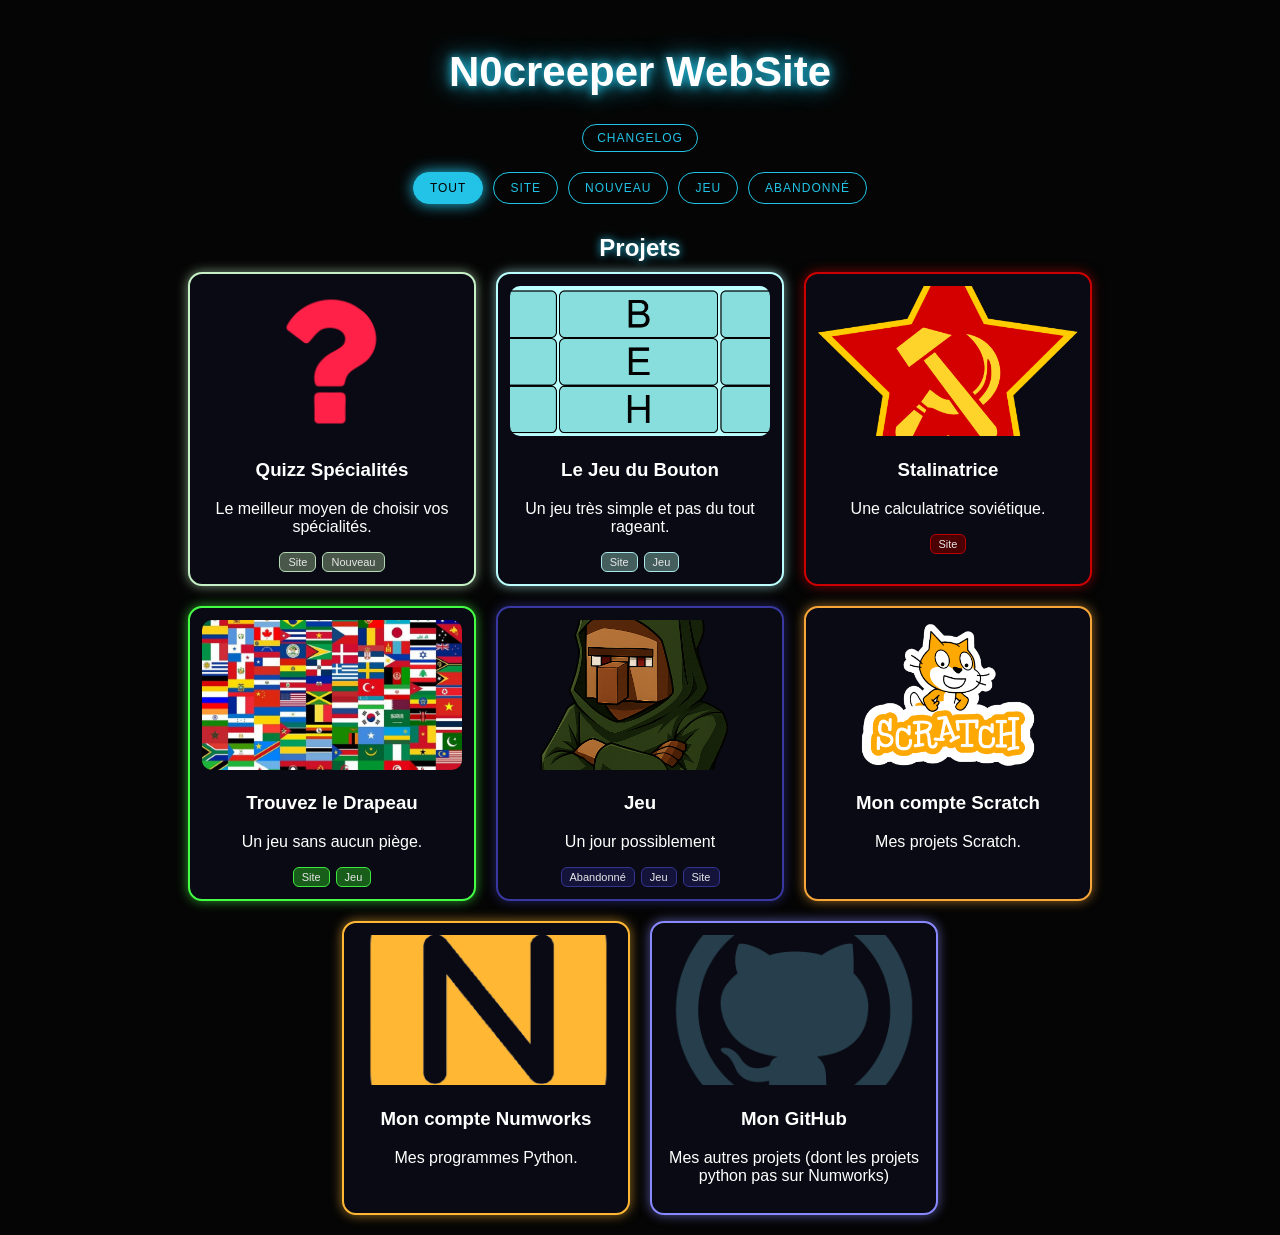
==== commit b710eacf: "A v1.0.3.1 Changements pour l'icone + avancé sur le lematire clicker" ====
--- a/index.html
+++ b/index.html
@@ -5,6 +5,7 @@
     <title>Le Hub</title>
     <meta charset="UTF-8">
     <link rel="stylesheet" href="styles.css">
+    <link rel="icon" href="../Images/favicon.ico">
 </head>
 
 <body>
